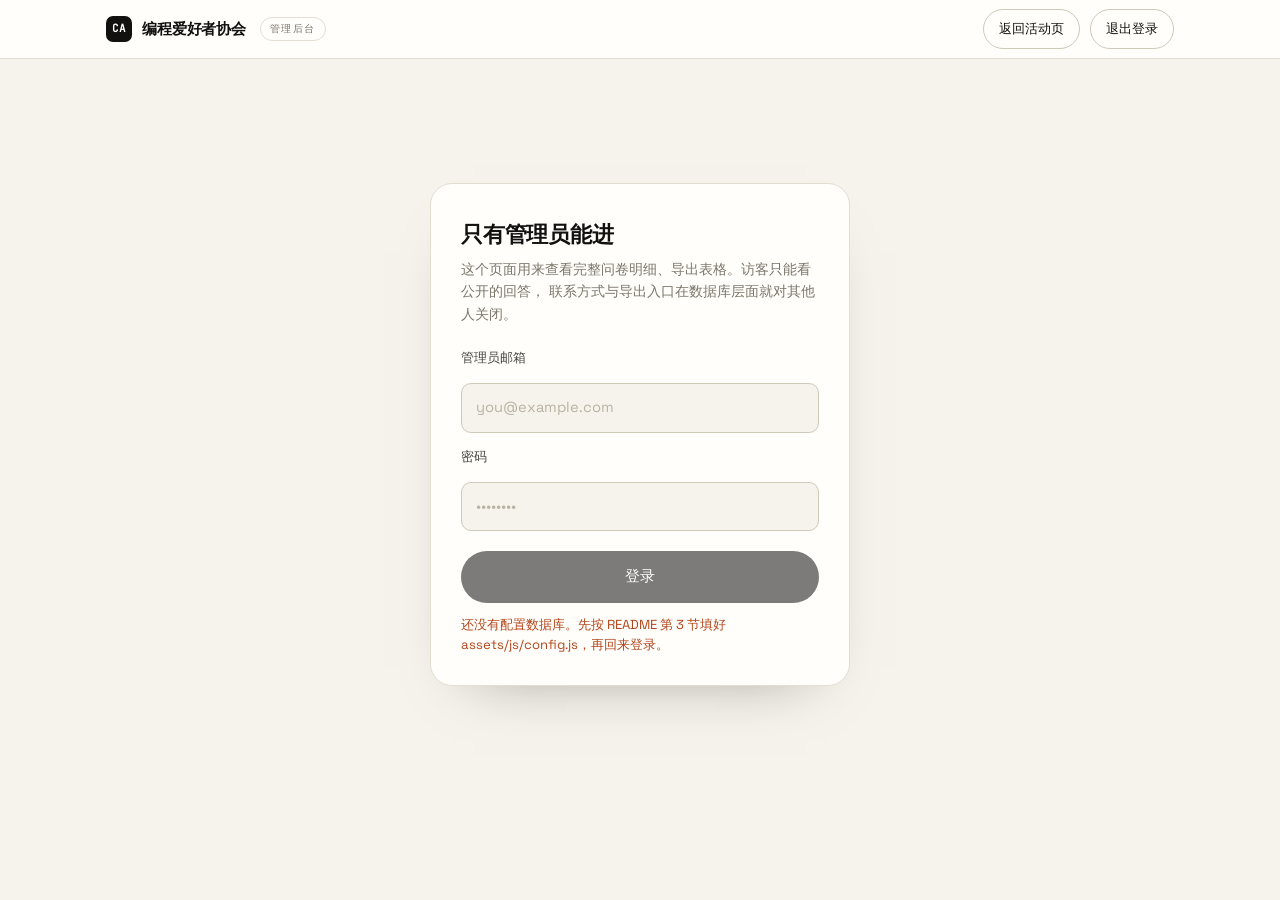
==== admin.html @ 61e217ab "feat: 活动预告站 + 双问卷收集 + 管理员导出" ====
<!DOCTYPE html>
<html lang="zh-CN">
<head>
<meta charset="utf-8" />
<meta name="viewport" content="width=device-width, initial-scale=1" />
<meta name="robots" content="noindex, nofollow" />
<title>管理后台 · 活动问卷</title>
<link rel="stylesheet" href="assets/css/style.css" />
<link rel="stylesheet" href="assets/css/admin.css" />
</head>
<body class="admin-page">

<header class="admin-bar">
  <div class="wrap admin-bar__inner">
    <a class="brand" href="index.html">
      <span class="brand__mark" aria-hidden="true">CA</span>
      <span>编程爱好者协会</span>
    </a>
    <span class="admin-bar__tag">管理后台</span>
    <div class="admin-bar__right">
      <span class="admin-bar__user" id="whoami" hidden></span>
      <a class="btn btn--ghost btn--sm" href="index.html">返回活动页</a>
      <button class="btn btn--ghost btn--sm" id="logoutBtn" hidden>退出登录</button>
    </div>
  </div>
</header>

<main class="admin-main">

  <!-- 未登录 -->
  <section class="wrap" id="loginView">
    <form class="login" id="loginForm" novalidate>
      <h1>只有管理员能进</h1>
      <p>
        这个页面用来查看完整问卷明细、导出表格。访客只能看公开的回答，
        联系方式与导出入口在数据库层面就对其他人关闭。
      </p>

      <div class="field">
        <label for="email">管理员邮箱</label>
        <input class="input" id="email" name="email" type="email" autocomplete="username" placeholder="you@example.com" required />
      </div>
      <div class="field">
        <label for="password">密码</label>
        <input class="input" id="password" name="password" type="password" autocomplete="current-password" placeholder="••••••••" required />
      </div>

      <button class="btn btn--solid" type="submit" id="loginBtn">登录</button>
      <div class="login__msg" id="loginMsg" role="alert"></div>
    </form>
  </section>

  <!-- 已登录 -->
  <section class="wrap" id="panelView" hidden>
    <div class="stats">
      <div class="stat"><b id="stTotal">—</b><span>总份数</span></div>
      <div class="stat"><b id="stExpect">—</b><span>填了期待</span></div>
      <div class="stat"><b id="stAi">—</b><span>填了 AI 故事</span></div>
      <div class="stat"><b id="stToday">—</b><span>今天新增</span></div>
    </div>

    <div class="toolbar">
      <input class="input" id="q" type="search" placeholder="搜昵称、内容、联系方式" aria-label="搜索" />
      <select class="input" id="kind" aria-label="筛选类型">
        <option value="all">全部</option>
        <option value="expect">只看期待</option>
        <option value="ai">只看 AI 故事</option>
        <option value="contact">只看留了联系方式的</option>
      </select>
      <button class="btn btn--ghost btn--sm" id="reloadBtn">刷新</button>
      <div class="toolbar__right">
        <button class="btn btn--solid btn--sm" id="exportCsv">导出表格（CSV）</button>
        <button class="btn btn--ghost btn--sm" id="exportJson">导出 JSON</button>
      </div>
    </div>

    <div class="table-wrap">
      <table class="rows">
        <thead>
          <tr>
            <th style="width:118px">时间</th>
            <th style="width:130px">昵称</th>
            <th style="width:96px">年级专业</th>
            <th>对活动的期待</th>
            <th>AI 故事</th>
            <th style="width:120px">联系方式</th>
            <th style="width:104px">操作</th>
          </tr>
        </thead>
        <tbody id="rows"></tbody>
      </table>
      <div class="admin-empty" id="tableEmpty" hidden>还没有人提交。</div>
    </div>

    <p class="admin-note">
      导出为 CSV（带 BOM，Excel 双击直接打开，不会乱码）。导出的内容包含联系方式，
      只应保存在你自己的电脑上，不要转发到群里。<br />
      删除是不可恢复的；如果只是想让它从墙上消失，用「隐藏」。
    </p>
  </section>

</main>

<div class="toast" id="toast" role="status" aria-live="polite"></div>

<script src="assets/vendor/supabase.js"></script>
<script src="assets/js/config.js"></script>
<script src="assets/js/admin.js"></script>
</body>
</html>
---- assets/css/style.css ----
/* ==========================================================================
   拥抱 AI，拒绝焦虑 · 活动预告站
   零构建静态站 + Supabase 数据层
   ========================================================================== */

@font-face {
  font-family: "Space Grotesk";
  src: url("../fonts/space-grotesk-latin-400-normal.woff2") format("woff2");
  font-weight: 400;
  font-style: normal;
  font-display: swap;
}
@font-face {
  font-family: "Space Grotesk";
  src: url("../fonts/space-grotesk-latin-500-normal.woff2") format("woff2");
  font-weight: 500;
  font-style: normal;
  font-display: swap;
}
@font-face {
  font-family: "Space Grotesk";
  src: url("../fonts/space-grotesk-latin-700-normal.woff2") format("woff2");
  font-weight: 700;
  font-style: normal;
  font-display: swap;
}
@font-face {
  font-family: "JetBrains Mono";
  src: url("../fonts/jetbrains-mono-latin-400-normal.woff2") format("woff2");
  font-weight: 400;
  font-style: normal;
  font-display: swap;
}

:root {
  --paper: #f6f3ec;
  --paper-2: #fffefb;
  --paper-3: #efeade;
  --ink: #12110f;
  --ink-2: #45423b;
  --muted: #7c766a;
  --line: #e3ded1;
  --line-2: #cfc9b9;
  --accent: #1a34d8;
  --accent-2: #4a5cff;
  --accent-soft: #e9ecff;
  --night: #0b0b0d;
  --night-2: #141417;
  --night-3: #1c1c20;
  --night-line: rgba(255, 255, 255, 0.13);
  --warn: #b4451a;
  --ok: #0d7a4a;

  --font-sans: "Space Grotesk", system-ui, -apple-system, "Segoe UI", "PingFang SC",
    "HarmonyOS Sans SC", "Source Han Sans SC", "Noto Sans SC", "Microsoft YaHei", sans-serif;
  --font-mono: "JetBrains Mono", ui-monospace, SFMono-Regular, Consolas, monospace;

  --r-sm: 8px;
  --r-md: 14px;
  --r-lg: 22px;

  --nav-h: 62px;
  --gut: clamp(20px, 5vw, 56px);
  --max: 1180px;
}

*,
*::before,
*::after {
  box-sizing: border-box;
}

html {
  -webkit-text-size-adjust: 100%;
  scroll-behavior: smooth;
}

body {
  margin: 0;
  background: var(--paper);
  color: var(--ink);
  font-family: var(--font-sans);
  font-size: 16px;
  line-height: 1.62;
  -webkit-font-smoothing: antialiased;
  text-rendering: optimizeLegibility;
}

h1,
h2,
h3,
h4,
p,
figure,
blockquote {
  margin: 0;
}

img,
svg {
  display: block;
  max-width: 100%;
}

a {
  color: inherit;
  text-decoration: none;
}

button {
  font: inherit;
  color: inherit;
  cursor: pointer;
}

input,
textarea,
select {
  font: inherit;
  color: inherit;
}

::selection {
  background: rgba(26, 52, 216, 0.18);
}

:focus-visible {
  outline: 2px solid var(--accent);
  outline-offset: 3px;
}

/* ---------- 基础工具 ---------- */
.wrap {
  width: 100%;
  max-width: var(--max);
  margin: 0 auto;
  padding: 0 var(--gut);
}

.mono {
  font-family: var(--font-mono);
  font-size: 0.72rem;
  letter-spacing: 0.14em;
  text-transform: uppercase;
}

.kicker {
  font-family: var(--font-mono);
  font-size: 0.7rem;
  letter-spacing: 0.18em;
  text-transform: uppercase;
  color: var(--accent);
}

.section {
  padding: clamp(64px, 9vw, 118px) 0;
  position: relative;
  scroll-margin-top: var(--nav-h);
}

.section--tight {
  padding: clamp(48px, 6vw, 76px) 0;
}

.section--night {
  background: var(--night);
  color: #f2f0ea;
}

.section--paper2 {
  background: var(--paper-2);
  border-top: 1px solid var(--line);
  border-bottom: 1px solid var(--line);
}

.rule {
  height: 1px;
  background: var(--line);
  border: 0;
  margin: 0;
}

/* 章节头 */
.head {
  display: grid;
  grid-template-columns: minmax(0, 200px) minmax(0, 1fr);
  gap: clamp(20px, 4vw, 56px);
  align-items: start;
  margin-bottom: clamp(34px, 5vw, 60px);
}

.head__label {
  font-family: var(--font-mono);
  font-size: 0.7rem;
  letter-spacing: 0.16em;
  text-transform: uppercase;
  color: var(--muted);
  padding-top: 0.55em;
}

.head__label b {
  color: var(--accent);
  font-weight: 500;
}

.head h2 {
  font-size: clamp(1.6rem, 3.4vw, 2.5rem);
  line-height: 1.2;
  letter-spacing: -0.02em;
  font-weight: 700;
}

.head p {
  margin-top: 14px;
  max-width: 46ch;
  color: var(--ink-2);
  font-size: 0.98rem;
}

.section--night .head__label {
  color: rgba(255, 255, 255, 0.5);
}
.section--night .head__label b {
  color: #9fb0ff;
}
.section--night .head p {
  color: rgba(255, 255, 255, 0.66);
}

/* 进场 */
.js .reveal {
  opacity: 0;
  transform: translateY(20px);
  transition: opacity 0.7s cubic-bezier(0.2, 0.7, 0.3, 1),
    transform 0.7s cubic-bezier(0.2, 0.7, 0.3, 1);
  transition-delay: var(--d, 0s);
}
.js .reveal.in {
  opacity: 1;
  transform: none;
}

@media (prefers-reduced-motion: reduce) {
  html {
    scroll-behavior: auto;
  }
  .js .reveal {
    opacity: 1;
    transform: none;
    transition: none;
  }
}

/* ---------- 顶部提示条 ---------- */
.demo-bar {
  background: var(--night);
  color: #ffd9a8;
  font-family: var(--font-mono);
  font-size: 0.7rem;
  letter-spacing: 0.06em;
  text-align: center;
  padding: 7px 16px;
  line-height: 1.5;
}
.demo-bar[hidden] {
  display: none;
}

/* ---------- 导航 ---------- */
.nav {
  position: sticky;
  top: 0;
  z-index: 60;
  background: rgba(246, 243, 236, 0.86);
  backdrop-filter: saturate(180%) blur(14px);
  -webkit-backdrop-filter: saturate(180%) blur(14px);
  border-bottom: 1px solid transparent;
  transition: border-color 0.3s ease, background 0.3s ease;
}
.nav.is-stuck {
  border-bottom-color: var(--line);
}

.nav__inner {
  height: var(--nav-h);
  display: flex;
  align-items: center;
  gap: 18px;
}

.brand {
  display: inline-flex;
  align-items: center;
  gap: 10px;
  font-weight: 700;
  letter-spacing: -0.01em;
  font-size: 0.94rem;
  white-space: nowrap;
}

.brand__mark {
  width: 26px;
  height: 26px;
  border-radius: 7px;
  background: var(--ink);
  color: #fff;
  display: grid;
  place-items: center;
  font-family: var(--font-mono);
  font-size: 0.68rem;
  letter-spacing: 0.02em;
}

.nav__links {
  margin-left: auto;
  display: flex;
  align-items: center;
  gap: clamp(12px, 1.8vw, 26px);
}

.nav__link {
  font-size: 0.86rem;
  color: var(--ink-2);
  white-space: nowrap;
  position: relative;
  transition: color 0.2s ease;
}
.nav__link:hover,
.nav__link.is-active {
  color: var(--ink);
}
.nav__link::after {
  content: "";
  position: absolute;
  left: 0;
  right: 0;
  bottom: -5px;
  height: 1.5px;
  background: var(--accent);
  transform: scaleX(0);
  transform-origin: left;
  transition: transform 0.3s ease;
}
.nav__link.is-active::after {
  transform: scaleX(1);
}

.nav__cta {
  margin-left: clamp(6px, 1vw, 14px);
  display: inline-flex;
  align-items: center;
  gap: 8px;
  background: var(--ink);
  color: #fff;
  border-radius: 999px;
  padding: 9px 17px;
  font-size: 0.83rem;
  font-weight: 500;
  white-space: nowrap;
  transition: transform 0.2s ease, background 0.2s ease;
}
.nav__cta:hover {
  background: var(--accent);
  transform: translateY(-1px);
}

.nav__burger {
  display: none;
  margin-left: auto;
  width: 38px;
  height: 38px;
  border: 1px solid var(--line-2);
  border-radius: 10px;
  background: transparent;
  position: relative;
}
.nav__burger span {
  position: absolute;
  left: 9px;
  right: 9px;
  height: 1.5px;
  background: var(--ink);
  transition: transform 0.3s ease, opacity 0.2s ease;
}
.nav__burger span:nth-child(1) {
  top: 13px;
}
.nav__burger span:nth-child(2) {
  top: 18.5px;
}
.nav__burger span:nth-child(3) {
  top: 24px;
}
.nav.is-open .nav__burger span:nth-child(1) {
  transform: translateY(5.5px) rotate(45deg);
}
.nav.is-open .nav__burger span:nth-child(2) {
  opacity: 0;
}
.nav.is-open .nav__burger span:nth-child(3) {
  transform: translateY(-5.5px) rotate(-45deg);
}

/* ---------- Hero ---------- */
.hero {
  position: relative;
  padding: clamp(38px, 6vw, 72px) 0 clamp(56px, 8vw, 96px);
  overflow: hidden;
}

.hero__grid {
  display: grid;
  grid-template-columns: minmax(0, 1.15fr) minmax(0, 0.85fr);
  gap: clamp(30px, 5vw, 70px);
  align-items: center;
}

.hero__top {
  display: flex;
  align-items: center;
  gap: 12px;
  flex-wrap: wrap;
  margin-bottom: 26px;
}

.tag {
  display: inline-flex;
  align-items: center;
  gap: 7px;
  border: 1px solid var(--line-2);
  border-radius: 999px;
  padding: 5px 12px;
  font-family: var(--font-mono);
  font-size: 0.66rem;
  letter-spacing: 0.1em;
  text-transform: uppercase;
  color: var(--ink-2);
  background: var(--paper-2);
}

.tag--accent {
  border-color: transparent;
  background: var(--accent-soft);
  color: var(--accent);
}

.hero h1 {
  font-size: clamp(2.5rem, 7.2vw, 5.1rem);
  line-height: 1.02;
  letter-spacing: -0.035em;
  font-weight: 700;
  margin-bottom: 8px;
}

.hero h1 em {
  font-style: normal;
  color: var(--accent);
  position: relative;
  white-space: nowrap;
}

.hero h1 em::after {
  content: "";
  position: absolute;
  left: -2px;
  right: -2px;
  bottom: 0.1em;
  height: 0.07em;
  background: var(--accent);
  opacity: 0.28;
}

.hero__en {
  font-family: var(--font-mono);
  font-size: clamp(0.66rem, 1.4vw, 0.78rem);
  letter-spacing: 0.2em;
  text-transform: uppercase;
  color: var(--muted);
  margin-bottom: 22px;
}

.hero__lead {
  font-size: clamp(1rem, 1.6vw, 1.12rem);
  color: var(--ink-2);
  max-width: 34em;
  line-height: 1.72;
}

.hero__lead b {
  color: var(--ink);
  font-weight: 500;
  box-shadow: inset 0 -0.55em 0 var(--accent-soft);
}

.hero__meta {
  display: flex;
  flex-wrap: wrap;
  gap: 10px 26px;
  margin-top: 30px;
  padding-top: 22px;
  border-top: 1px solid var(--line);
}

.hero__meta div {
  display: flex;
  flex-direction: column;
  gap: 3px;
}

.hero__meta dt {
  font-family: var(--font-mono);
  font-size: 0.62rem;
  letter-spacing: 0.14em;
  text-transform: uppercase;
  color: var(--muted);
}

.hero__meta dd {
  margin: 0;
  font-size: 0.95rem;
  font-weight: 500;
}

.hero__actions {
  display: flex;
  flex-wrap: wrap;
  gap: 12px;
  margin-top: 30px;
}

.btn {
  display: inline-flex;
  align-items: center;
  justify-content: center;
  gap: 9px;
  border-radius: 999px;
  padding: 13px 26px;
  font-size: 0.92rem;
  font-weight: 500;
  border: 1px solid transparent;
  transition: transform 0.18s ease, background 0.2s ease, color 0.2s ease,
    border-color 0.2s ease;
}
.btn:hover {
  transform: translateY(-2px);
}
.btn:active {
  transform: translateY(0);
}
.btn--solid {
  background: var(--ink);
  color: #fff;
}
.btn--solid:hover {
  background: var(--accent);
}
.btn--ghost {
  background: transparent;
  border-color: var(--line-2);
  color: var(--ink);
}
.btn--ghost:hover {
  border-color: var(--ink);
  background: var(--paper-2);
}
.btn--light {
  background: #fff;
  color: var(--night);
}
.btn--light:hover {
  background: #e8e6ff;
  color: var(--night);
}
.btn[disabled] {
  opacity: 0.55;
  cursor: not-allowed;
  transform: none;
}

/* 票根 */
.ticket {
  position: relative;
  background: var(--night);
  color: #f4f2ec;
  border-radius: var(--r-lg);
  padding: 30px 28px 26px;
  box-shadow: 0 26px 60px -28px rgba(18, 17, 15, 0.55);
  overflow: hidden;
}

.ticket::before {
  content: "";
  position: absolute;
  top: -70px;
  right: -60px;
  width: 210px;
  height: 210px;
  border-radius: 50%;
  background: radial-gradient(circle, rgba(74, 92, 255, 0.5), transparent 68%);
  filter: blur(6px);
}

.ticket__top {
  display: flex;
  justify-content: space-between;
  align-items: flex-start;
  gap: 16px;
  position: relative;
}

.ticket__brand {
  font-family: var(--font-mono);
  font-size: 0.62rem;
  letter-spacing: 0.16em;
  text-transform: uppercase;
  color: rgba(255, 255, 255, 0.5);
  line-height: 1.7;
}

.ticket__no {
  font-family: var(--font-mono);
  font-size: 0.62rem;
  letter-spacing: 0.12em;
  color: rgba(255, 255, 255, 0.42);
  border: 1px solid var(--night-line);
  border-radius: 6px;
  padding: 3px 8px;
  white-space: nowrap;
}

.ticket__title {
  position: relative;
  margin: 26px 0 4px;
  font-size: clamp(1.45rem, 2.6vw, 1.85rem);
  font-weight: 700;
  letter-spacing: -0.02em;
  line-height: 1.25;
}

.ticket__sub {
  position: relative;
  color: rgba(255, 255, 255, 0.55);
  font-size: 0.85rem;
}

.ticket__perf {
  position: relative;
  margin: 26px -28px;
  height: 1px;
  background-image: linear-gradient(
    90deg,
    var(--night-line) 0 8px,
    transparent 8px 14px
  );
  background-size: 14px 1px;
}
.ticket__perf::before,
.ticket__perf::after {
  content: "";
  position: absolute;
  top: -9px;
  width: 18px;
  height: 18px;
  border-radius: 50%;
  background: var(--paper);
}
.ticket__perf::before {
  left: -9px;
}
.ticket__perf::after {
  right: -9px;
}

.ticket__rows {
  position: relative;
  display: grid;
  gap: 15px;
}

.ticket__row {
  display: grid;
  grid-template-columns: 62px minmax(0, 1fr);
  gap: 14px;
  align-items: baseline;
}

.ticket__row dt {
  font-family: var(--font-mono);
  font-size: 0.6rem;
  letter-spacing: 0.13em;
  text-transform: uppercase;
  color: rgba(255, 255, 255, 0.42);
}

.ticket__row dd {
  margin: 0;
  font-size: 0.93rem;
  line-height: 1.5;
}

.ticket__foot {
  position: relative;
  margin-top: 24px;
  padding-top: 16px;
  border-top: 1px solid var(--night-line);
  display: flex;
  justify-content: space-between;
  align-items: center;
  gap: 12px;
  font-family: var(--font-mono);
  font-size: 0.62rem;
  letter-spacing: 0.1em;
  color: rgba(255, 255, 255, 0.45);
}

.ticket__dot {
  width: 6px;
  height: 6px;
  border-radius: 50%;
  background: #5ee39a;
  box-shadow: 0 0 0 4px rgba(94, 227, 154, 0.16);
  display: inline-block;
  margin-right: 7px;
  vertical-align: middle;
}

/* ---------- 讲什么 ---------- */
.topics {
  display: grid;
  gap: 0;
  border-top: 1px solid var(--line);
}

.topic {
  display: grid;
  grid-template-columns: minmax(0, 56px) minmax(0, 1fr) minmax(0, 0.9fr);
  gap: clamp(14px, 3vw, 40px);
  padding: 26px 0;
  border-bottom: 1px solid var(--line);
  align-items: baseline;
  transition: background 0.25s ease, padding-left 0.25s ease;
}
.topic:hover {
  background: linear-gradient(90deg, rgba(233, 236, 255, 0.55), transparent 62%);
  padding-left: 10px;
}

.topic__no {
  font-family: var(--font-mono);
  font-size: 0.72rem;
  color: var(--accent);
  letter-spacing: 0.08em;
}

.topic__title {
  font-size: clamp(1.05rem, 2vw, 1.32rem);
  font-weight: 500;
  letter-spacing: -0.01em;
  line-height: 1.4;
}

.topic__desc {
  color: var(--ink-2);
  font-size: 0.9rem;
  line-height: 1.65;
}

/* ---------- 带走什么 ---------- */
.gains {
  display: grid;
  grid-template-columns: repeat(3, minmax(0, 1fr));
  gap: 18px;
}

.gain {
  background: var(--paper-2);
  border: 1px solid var(--line);
  border-radius: var(--r-md);
  padding: 26px 24px 24px;
  display: flex;
  flex-direction: column;
  gap: 12px;
  position: relative;
  transition: transform 0.25s ease, box-shadow 0.25s ease, border-color 0.25s ease;
}
.gain:hover {
  transform: translateY(-3px);
  border-color: var(--line-2);
  box-shadow: 0 20px 40px -30px rgba(18, 17, 15, 0.4);
}

.gain__ic {
  width: 38px;
  height: 38px;
  border-radius: 10px;
  background: var(--accent-soft);
  color: var(--accent);
  display: grid;
  place-items: center;
}
.gain__ic svg {
  width: 19px;
  height: 19px;
  stroke: currentColor;
  fill: none;
  stroke-width: 1.6;
  stroke-linecap: round;
  stroke-linejoin: round;
}

.gain h3 {
  font-size: 1.02rem;
  font-weight: 600;
  letter-spacing: -0.01em;
}

.gain p {
  font-size: 0.88rem;
  color: var(--ink-2);
  line-height: 1.66;
}

.gain__tag {
  margin-top: auto;
  padding-top: 8px;
  font-family: var(--font-mono);
  font-size: 0.62rem;
  letter-spacing: 0.1em;
  text-transform: uppercase;
  color: var(--muted);
}

/* ---------- 流程 ---------- */
.agenda {
  display: grid;
  grid-template-columns: minmax(0, 120px) minmax(0, 1fr);
  gap: 0;
}

.agenda__item {
  display: contents;
}

.agenda__time {
  font-family: var(--font-mono);
  font-size: 0.8rem;
  color: var(--ink);
  padding: 22px 0 22px;
  border-top: 1px solid var(--line);
  letter-spacing: 0.02em;
}

.agenda__body {
  padding: 22px 0;
  border-top: 1px solid var(--line);
  display: flex;
  justify-content: space-between;
  gap: 20px;
  align-items: baseline;
}

.agenda__body h3 {
  font-size: 1rem;
  font-weight: 500;
}

.agenda__body p {
  font-size: 0.86rem;
  color: var(--muted);
  text-align: right;
  max-width: 30ch;
}

.agenda__item--key .agenda__time,
.agenda__item--key .agenda__body {
  border-top-color: var(--accent);
}
.agenda__item--key .agenda__time {
  color: var(--accent);
}
.agenda__item--key .agenda__body h3 {
  font-weight: 700;
}

/* ---------- 谁该来 / 带什么 ---------- */
.prep {
  display: grid;
  grid-template-columns: repeat(2, minmax(0, 1fr));
  gap: clamp(18px, 3vw, 30px);
}

.prep__col {
  border: 1px solid var(--line);
  border-radius: var(--r-md);
  background: var(--paper-2);
  padding: 28px 26px;
}

.prep__col h3 {
  font-family: var(--font-mono);
  font-size: 0.68rem;
  letter-spacing: 0.14em;
  text-transform: uppercase;
  color: var(--muted);
  margin-bottom: 18px;
  font-weight: 400;
}

.prep__list {
  list-style: none;
  margin: 0;
  padding: 0;
  display: grid;
  gap: 14px;
}

.prep__list li {
  display: grid;
  grid-template-columns: 18px minmax(0, 1fr);
  gap: 12px;
  font-size: 0.9rem;
  line-height: 1.6;
}

.prep__list b {
  font-weight: 500;
}

.prep__list span {
  color: var(--muted);
  display: block;
  font-size: 0.84rem;
}

.tick {
  width: 16px;
  height: 16px;
  border: 1.5px solid var(--line-2);
  border-radius: 4px;
  margin-top: 4px;
  position: relative;
}
.tick::after {
  content: "";
  position: absolute;
  left: 4.5px;
  top: 1px;
  width: 4px;
  height: 8px;
  border: solid var(--accent);
  border-width: 0 1.5px 1.5px 0;
  transform: rotate(42deg);
}

/* ---------- 问卷（深色） ---------- */
.survey {
  position: relative;
  overflow: hidden;
}

.survey::before {
  content: "";
  position: absolute;
  top: -180px;
  left: 50%;
  width: 720px;
  height: 420px;
  transform: translateX(-50%);
  background: radial-gradient(ellipse, rgba(74, 92, 255, 0.22), transparent 70%);
  pointer-events: none;
}

.survey .wrap {
  position: relative;
}

.form {
  background: rgba(255, 255, 255, 0.035);
  border: 1px solid var(--night-line);
  border-radius: var(--r-lg);
  padding: clamp(22px, 4vw, 40px);
  display: grid;
  gap: 26px;
}

.form__row {
  display: grid;
  grid-template-columns: minmax(0, 1fr) minmax(0, 1fr);
  gap: 16px;
}

.field {
  display: grid;
  gap: 8px;
}

.field > label {
  display: flex;
  align-items: baseline;
  gap: 8px;
  font-size: 0.85rem;
  color: rgba(255, 255, 255, 0.82);
}

.field > label .mono {
  color: rgba(255, 255, 255, 0.38);
  font-size: 0.62rem;
}

.field > label i {
  font-style: normal;
  color: #9fb0ff;
  font-size: 0.72rem;
}

.input,
.textarea {
  width: 100%;
  background: rgba(255, 255, 255, 0.05);
  border: 1px solid var(--night-line);
  border-radius: 10px;
  padding: 12px 14px;
  color: #f4f2ec;
  font-size: 0.92rem;
  transition: border-color 0.2s ease, background 0.2s ease;
}
.input::placeholder,
.textarea::placeholder {
  color: rgba(255, 255, 255, 0.28);
}
.input:focus,
.textarea:focus {
  outline: none;
  border-color: rgba(159, 176, 255, 0.7);
  background: rgba(255, 255, 255, 0.08);
}

.textarea {
  min-height: 104px;
  resize: vertical;
  line-height: 1.68;
}

.qblock {
  display: grid;
  gap: 10px;
  padding-top: 22px;
  border-top: 1px dashed var(--night-line);
}

.qblock__head {
  display: flex;
  justify-content: space-between;
  align-items: baseline;
  gap: 14px;
  flex-wrap: wrap;
}

.qblock__title {
  display: flex;
  align-items: baseline;
  gap: 10px;
  font-size: 1rem;
  font-weight: 500;
}

.qblock__title .mono {
  color: #9fb0ff;
}

.qblock__hint {
  font-size: 0.8rem;
  color: rgba(255, 255, 255, 0.42);
}

.counter {
  font-family: var(--font-mono);
  font-size: 0.68rem;
  color: rgba(255, 255, 255, 0.35);
  letter-spacing: 0.06em;
}
.counter.is-warn {
  color: #ffb38a;
}

.form__foot {
  display: flex;
  align-items: center;
  gap: 16px;
  flex-wrap: wrap;
  padding-top: 4px;
}

.form__note {
  font-size: 0.78rem;
  color: rgba(255, 255, 255, 0.42);
  line-height: 1.6;
  max-width: 40ch;
}

.form__note a {
  color: #9fb0ff;
  text-decoration: underline;
  text-underline-offset: 3px;
}

.hp {
  position: absolute;
  left: -9999px;
  width: 1px;
  height: 1px;
  opacity: 0;
}

.alert {
  font-size: 0.85rem;
  border-radius: 10px;
  padding: 11px 14px;
  line-height: 1.6;
  display: none;
}
.alert.is-on {
  display: block;
}
.alert--err {
  background: rgba(255, 120, 80, 0.12);
  border: 1px solid rgba(255, 120, 80, 0.32);
  color: #ffc4ac;
}
.alert--ok {
  background: rgba(94, 227, 154, 0.1);
  border: 1px solid rgba(94, 227, 154, 0.3);
  color: #a9f0c6;
}

/* ---------- 汇总墙 ---------- */
.wall__bar {
  display: flex;
  align-items: center;
  justify-content: space-between;
  gap: 16px;
  flex-wrap: wrap;
  margin-bottom: 26px;
}

.tabs {
  display: inline-flex;
  padding: 4px;
  background: var(--paper-3);
  border-radius: 999px;
  gap: 2px;
}

.tab {
  border: 0;
  background: transparent;
  border-radius: 999px;
  padding: 8px 16px;
  font-size: 0.84rem;
  color: var(--ink-2);
  transition: background 0.2s ease, color 0.2s ease;
  white-space: nowrap;
}
.tab[aria-selected="true"] {
  background: var(--paper-2);
  color: var(--ink);
  box-shadow: 0 1px 3px rgba(18, 17, 15, 0.1);
}

.wall__count {
  font-family: var(--font-mono);
  font-size: 0.7rem;
  color: var(--muted);
  letter-spacing: 0.08em;
}

.wall {
  columns: 3;
  column-gap: 16px;
}

.note-card {
  break-inside: avoid;
  background: var(--paper-2);
  border: 1px solid var(--line);
  border-radius: var(--r-md);
  padding: 20px 20px 16px;
  margin: 0 0 16px;
  position: relative;
  transition: border-color 0.25s ease, transform 0.25s ease;
}
.note-card:hover {
  border-color: var(--line-2);
  transform: translateY(-2px);
}

.note-card__top {
  display: flex;
  align-items: flex-start;
  gap: 9px;
  margin-bottom: 12px;
}

.avatar {
  width: 26px;
  height: 26px;
  border-radius: 50%;
  display: grid;
  place-items: center;
  font-size: 0.7rem;
  font-weight: 600;
  color: #fff;
  background: var(--accent);
  flex: none;
}

.who {
  display: flex;
  flex-direction: column;
  min-width: 0;
  gap: 1px;
  padding-top: 1px;
}

.who .name {
  font-size: 0.84rem;
  font-weight: 500;
  line-height: 1.35;
  white-space: nowrap;
  overflow: hidden;
  text-overflow: ellipsis;
  max-width: 15em;
}

.who .grade {
  font-size: 0.68rem;
  color: var(--muted);
  line-height: 1.4;
  white-space: nowrap;
  overflow: hidden;
  text-overflow: ellipsis;
  max-width: 16em;
}

.note-card__meta {
  margin-left: auto;
  font-family: var(--font-mono);
  font-size: 0.6rem;
  color: var(--muted);
  letter-spacing: 0.04em;
  white-space: nowrap;
}

.note-card__kind {
  display: inline-block;
  font-family: var(--font-mono);
  font-size: 0.56rem;
  letter-spacing: 0.12em;
  text-transform: uppercase;
  color: var(--muted);
  border: 1px solid var(--line);
  border-radius: 4px;
  padding: 1px 5px;
  margin-bottom: 10px;
}

.note-card__text {
  font-size: 0.9rem;
  line-height: 1.72;
  color: var(--ink-2);
  white-space: pre-wrap;
  overflow-wrap: anywhere;
}

.wall__more {
  display: flex;
  justify-content: center;
  margin-top: 26px;
}

.empty {
  text-align: center;
  padding: 56px 20px;
  border: 1px dashed var(--line-2);
  border-radius: var(--r-md);
  color: var(--muted);
  font-size: 0.9rem;
}
.empty b {
  display: block;
  color: var(--ink);
  font-size: 1rem;
  margin-bottom: 6px;
  font-weight: 500;
}

/* ---------- 数据说明 ---------- */
.flow {
  list-style: none;
  margin: 0 0 26px;
  padding: 0;
  display: grid;
  grid-template-columns: repeat(3, minmax(0, 1fr));
  gap: 22px;
  counter-reset: fstep;
}

.flow li {
  position: relative;
  background: var(--paper-2);
  border: 1px solid var(--line);
  border-radius: var(--r-md);
  padding: 17px 18px 16px;
  font-size: 0.93rem;
  font-weight: 500;
  line-height: 1.4;
}

.flow li span {
  display: block;
  font-weight: 400;
  font-size: 0.79rem;
  color: var(--muted);
  margin-top: 6px;
  line-height: 1.6;
}

.flow li::before {
  content: "0" counter(fstep);
  counter-increment: fstep;
  font-family: var(--font-mono);
  font-size: 0.58rem;
  letter-spacing: 0.1em;
  color: var(--accent);
  position: absolute;
  top: 15px;
  right: 16px;
}

.flow li + li::after {
  content: "→";
  position: absolute;
  left: -16px;
  top: 50%;
  transform: translateY(-50%);
  color: var(--muted);
  opacity: 0.65;
  font-size: 0.9rem;
}

.privacy {
  display: grid;
  grid-template-columns: repeat(2, minmax(0, 1fr));
  gap: 16px;
  margin-top: 26px;
}

.privacy__box {
  border: 1px solid var(--line);
  border-radius: var(--r-md);
  padding: 20px 22px;
  background: var(--paper-2);
}
.privacy__box h4 {
  font-family: var(--font-mono);
  font-size: 0.64rem;
  letter-spacing: 0.12em;
  text-transform: uppercase;
  color: var(--muted);
  margin-bottom: 12px;
  font-weight: 400;
}
.privacy__box ul {
  margin: 0;
  padding-left: 16px;
  display: grid;
  gap: 6px;
  font-size: 0.85rem;
  color: var(--ink-2);
}
.privacy__box li::marker {
  color: var(--line-2);
}

/* ---------- 结尾 ---------- */
.end {
  text-align: center;
  padding: clamp(60px, 9vw, 110px) 0;
}
.end h2 {
  font-size: clamp(1.7rem, 4.6vw, 3rem);
  letter-spacing: -0.03em;
  line-height: 1.18;
  font-weight: 700;
}
.end p {
  margin: 18px auto 0;
  max-width: 40ch;
  color: var(--ink-2);
  font-size: 0.96rem;
}
.end__actions {
  display: flex;
  justify-content: center;
  gap: 12px;
  flex-wrap: wrap;
  margin-top: 28px;
}

.foot {
  border-top: 1px solid var(--line);
  padding: 30px 0 40px;
  font-size: 0.8rem;
  color: var(--muted);
}
.foot__inner {
  display: flex;
  justify-content: space-between;
  gap: 18px;
  flex-wrap: wrap;
  align-items: center;
}
.foot a {
  color: var(--ink-2);
  border-bottom: 1px solid var(--line-2);
}
.foot a:hover {
  border-color: var(--ink);
}
.foot__admin {
  font-family: var(--font-mono);
  font-size: 0.64rem;
  letter-spacing: 0.1em;
  text-transform: uppercase;
  color: var(--muted);
  border: 1px solid var(--line);
  border-radius: 999px;
  padding: 5px 12px;
  transition: color 0.2s ease, border-color 0.2s ease;
}
.foot__admin:hover {
  color: var(--ink);
  border-color: var(--ink);
}

/* ---------- Toast ---------- */
.toast {
  position: fixed;
  left: 50%;
  bottom: 28px;
  transform: translate(-50%, 18px);
  background: var(--night);
  color: #f4f2ec;
  border-radius: 999px;
  padding: 12px 22px;
  font-size: 0.86rem;
  box-shadow: 0 18px 40px -18px rgba(0, 0, 0, 0.6);
  opacity: 0;
  pointer-events: none;
  transition: opacity 0.28s ease, transform 0.28s ease;
  z-index: 90;
  max-width: min(90vw, 460px);
  text-align: center;
}
.toast.is-on {
  opacity: 1;
  transform: translate(-50%, 0);
}

/* ---------- 响应式 ---------- */
@media (max-width: 1000px) {
  .nav__links {
    position: absolute;
    top: var(--nav-h);
    left: 0;
    right: 0;
    display: none;
    flex-direction: column;
    align-items: stretch;
    gap: 0;
    background: var(--paper-2);
    border-bottom: 1px solid var(--line);
    padding: 8px var(--gut) 16px;
    margin-left: 0;
  }
  .nav.is-open .nav__links {
    display: flex;
  }
  .nav__link {
    padding: 12px 0;
    border-bottom: 1px solid var(--line);
    font-size: 0.95rem;
  }
  .nav__link::after {
    display: none;
  }
  .nav__cta {
    margin: 14px 0 0;
    justify-content: center;
    padding: 12px 20px;
  }
  .nav__burger {
    display: block;
  }

  .hero__grid {
    grid-template-columns: 1fr;
    gap: 40px;
  }
  .ticket {
    max-width: 460px;
  }

  .head {
    grid-template-columns: 1fr;
    gap: 14px;
  }
  .head__label {
    padding-top: 0;
  }

  .gains {
    grid-template-columns: 1fr;
  }

  .wall {
    columns: 2;
  }
}

@media (max-width: 760px) {
  .topic {
    grid-template-columns: 40px minmax(0, 1fr);
    gap: 10px 14px;
    padding: 20px 0;
  }
  .topic__desc {
    grid-column: 2;
  }

  .prep,
  .privacy,
  .flow,
  .form__row {
    grid-template-columns: 1fr;
  }

  .flow {
    gap: 24px;
  }
  .flow li + li::after {
    content: "↓";
    left: 50%;
    top: -19px;
    transform: translateX(-50%);
  }

  .agenda__body {
    flex-direction: column;
    align-items: flex-start;
    gap: 4px;
  }
  .agenda__body p {
    text-align: left;
    max-width: none;
  }

  .wall {
    columns: 1;
  }

  .hero__meta {
    gap: 14px 20px;
  }
  .hero__meta div {
    min-width: 40%;
  }

  .form {
    padding: 20px 18px;
  }
  .btn {
    width: 100%;
  }
  .hero__actions,
  .end__actions {
    flex-direction: column;
  }
}

@media (max-width: 420px) {
  .brand span:last-child {
    font-size: 0.86rem;
  }
  .ticket {
    padding: 24px 20px 22px;
  }
  .ticket__perf {
    margin: 22px -20px;
  }
  .agenda {
    grid-template-columns: 78px minmax(0, 1fr);
  }
}

/* ---------- 打印 ---------- */
@media print {
  .nav,
  .demo-bar,
  .toast,
  .hero__actions,
  .end__actions {
    display: none !important;
  }
  body {
    background: #fff;
  }
}
---- assets/css/admin.css ----
/* ==========================================================================
   管理后台样式（仅 admin.html 使用）
   ========================================================================== */

.admin-page {
  min-height: 100vh;
  background: var(--paper);
}

.admin-bar {
  border-bottom: 1px solid var(--line);
  background: var(--paper-2);
  position: sticky;
  top: 0;
  z-index: 40;
}

.admin-bar__inner {
  height: 58px;
  display: flex;
  align-items: center;
  gap: 14px;
}

.admin-bar__tag {
  font-family: var(--font-mono);
  font-size: 0.62rem;
  letter-spacing: 0.14em;
  text-transform: uppercase;
  color: var(--muted);
  border: 1px solid var(--line);
  border-radius: 999px;
  padding: 3px 9px;
}

.admin-bar__right {
  margin-left: auto;
  display: flex;
  align-items: center;
  gap: 10px;
}

.admin-bar__user {
  font-size: 0.8rem;
  color: var(--muted);
  max-width: 220px;
  overflow: hidden;
  text-overflow: ellipsis;
  white-space: nowrap;
}

.btn--sm {
  padding: 8px 15px;
  font-size: 0.82rem;
}

.btn--danger {
  border-color: #e6c9bb;
  color: var(--warn);
  background: transparent;
}
.btn--danger:hover {
  background: #fbeee3;
  border-color: var(--warn);
  color: var(--warn);
}

.admin-main {
  padding: 34px 0 80px;
}

/* 登录 */
.login {
  max-width: 420px;
  margin: clamp(40px, 10vh, 110px) auto;
  background: var(--paper-2);
  border: 1px solid var(--line);
  border-radius: var(--r-lg);
  padding: 34px 30px 30px;
  box-shadow: 0 26px 60px -44px rgba(18, 17, 15, 0.5);
}

.login h1 {
  font-size: 1.35rem;
  letter-spacing: -0.01em;
  margin-bottom: 6px;
}

.login p {
  font-size: 0.85rem;
  color: var(--muted);
  margin-bottom: 22px;
  line-height: 1.65;
}

.login .field {
  margin-bottom: 14px;
}

.login label {
  font-size: 0.8rem;
  color: var(--ink-2);
  display: block;
  margin-bottom: 6px;
}

.login .input {
  background: var(--paper);
  border-color: var(--line-2);
  color: var(--ink);
}
.login .input::placeholder {
  color: #b9b3a4;
}
.login .input:focus {
  background: #fff;
  border-color: var(--accent);
}

.login .btn {
  width: 100%;
  margin-top: 6px;
}

.login__msg {
  font-size: 0.82rem;
  color: var(--warn);
  margin-top: 12px;
  min-height: 1.2em;
  line-height: 1.5;
}

/* 面板 */
.stats {
  display: grid;
  grid-template-columns: repeat(4, minmax(0, 1fr));
  gap: 12px;
  margin-bottom: 24px;
}

.stat {
  background: var(--paper-2);
  border: 1px solid var(--line);
  border-radius: var(--r-md);
  padding: 16px 18px;
}

.stat b {
  display: block;
  font-size: 1.6rem;
  letter-spacing: -0.02em;
  line-height: 1.2;
  font-variant-numeric: tabular-nums;
}

.stat span {
  font-family: var(--font-mono);
  font-size: 0.6rem;
  letter-spacing: 0.12em;
  text-transform: uppercase;
  color: var(--muted);
}

.toolbar {
  display: flex;
  align-items: center;
  gap: 10px;
  flex-wrap: wrap;
  margin-bottom: 14px;
  padding: 12px 14px;
  background: var(--paper-2);
  border: 1px solid var(--line);
  border-radius: var(--r-md);
}

.toolbar .input {
  background: var(--paper);
  border-color: var(--line-2);
  color: var(--ink);
  padding: 9px 12px;
  font-size: 0.85rem;
  max-width: 280px;
}

.toolbar .input:focus {
  background: #fff;
  border-color: var(--accent);
}

.toolbar select.input {
  max-width: 150px;
}

.toolbar__right {
  margin-left: auto;
  display: flex;
  gap: 8px;
  flex-wrap: wrap;
}

.table-wrap {
  border: 1px solid var(--line);
  border-radius: var(--r-md);
  background: var(--paper-2);
  overflow: auto;
  max-height: 68vh;
}

table.rows {
  width: 100%;
  border-collapse: collapse;
  font-size: 0.85rem;
  min-width: 900px;
}

table.rows thead th {
  position: sticky;
  top: 0;
  background: var(--paper-3);
  text-align: left;
  font-family: var(--font-mono);
  font-size: 0.6rem;
  letter-spacing: 0.12em;
  text-transform: uppercase;
  color: var(--ink-2);
  font-weight: 400;
  padding: 10px 12px;
  border-bottom: 1px solid var(--line);
  white-space: nowrap;
  z-index: 1;
}

table.rows td {
  padding: 11px 12px;
  border-bottom: 1px solid var(--line);
  vertical-align: top;
  line-height: 1.6;
}

table.rows tbody tr:hover {
  background: rgba(233, 236, 255, 0.4);
}

table.rows td.cell-text {
  max-width: 320px;
  white-space: pre-wrap;
  overflow-wrap: anywhere;
  color: var(--ink-2);
}

table.rows td.cell-nowrap {
  white-space: nowrap;
  font-variant-numeric: tabular-nums;
  font-family: var(--font-mono);
  font-size: 0.75rem;
  color: var(--muted);
}

table.rows td.cell-name {
  font-weight: 500;
  white-space: nowrap;
}

.cell-ops {
  white-space: nowrap;
}

.op {
  border: 1px solid var(--line-2);
  background: transparent;
  border-radius: 6px;
  padding: 3px 8px;
  font-size: 0.72rem;
  color: var(--ink-2);
  margin-right: 4px;
}
.op:hover {
  border-color: var(--ink);
  color: var(--ink);
}
.op--danger:hover {
  border-color: var(--warn);
  color: var(--warn);
  background: #fbeee3;
}

.tag-mini {
  display: inline-block;
  font-family: var(--font-mono);
  font-size: 0.56rem;
  letter-spacing: 0.1em;
  text-transform: uppercase;
  border: 1px solid var(--line);
  border-radius: 4px;
  padding: 1px 5px;
  color: var(--muted);
  margin-bottom: 4px;
}

.is-hidden-row td {
  opacity: 0.45;
}

.admin-note {
  font-size: 0.78rem;
  color: var(--muted);
  margin-top: 14px;
  line-height: 1.7;
}

.admin-empty {
  padding: 50px 20px;
  text-align: center;
  color: var(--muted);
  font-size: 0.88rem;
}

@media (max-width: 900px) {
  .stats {
    grid-template-columns: repeat(2, minmax(0, 1fr));
  }
  .toolbar .input {
    max-width: none;
    flex: 1 1 160px;
  }
  .toolbar__right {
    margin-left: 0;
    width: 100%;
  }
  .toolbar__right .btn {
    flex: 1;
  }
}
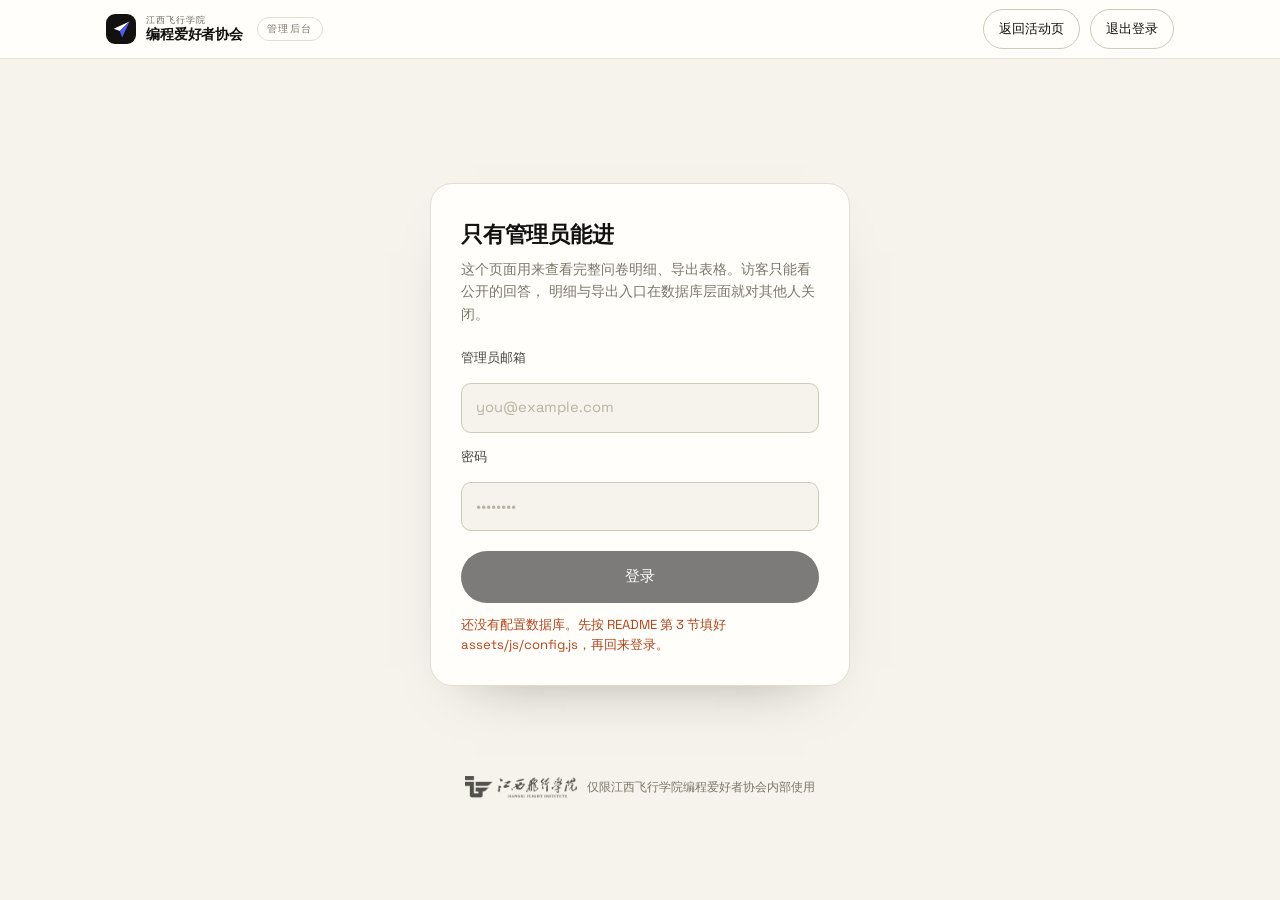
==== commit 2a669ade: "feat: 称谓统一为江西飞行学院编程爱好者协会，接入学校官方标识并重设协会标志" ====
--- a/admin.html
+++ b/admin.html
@@ -4,7 +4,7 @@
 <meta charset="utf-8" />
 <meta name="viewport" content="width=device-width, initial-scale=1" />
 <meta name="robots" content="noindex, nofollow" />
-<title>管理后台 · 活动问卷</title>
+<title>管理后台 · 江西飞行学院编程爱好者协会</title>
 <link rel="stylesheet" href="assets/css/style.css" />
 <link rel="stylesheet" href="assets/css/admin.css" />
 </head>
@@ -12,9 +12,12 @@
 
 <header class="admin-bar">
   <div class="wrap admin-bar__inner">
-    <a class="brand" href="index.html">
-      <span class="brand__mark" aria-hidden="true">CA</span>
-      <span>编程爱好者协会</span>
+    <a class="brand" href="index.html" aria-label="江西飞行学院编程爱好者协会">
+      <span class="brand__mark" aria-hidden="true"><svg viewBox="0 0 24 24"><path d="M21.2 2.8 3.1 11.2l6.9 2.6Z" fill="#fff"/><path d="M21.2 2.8 10 13.8l2.8 7.4Z" fill="#4a5cff"/></svg></span>
+      <span class="brand__name">
+        <span class="brand__school">江西飞行学院</span>
+        <span class="brand__club">编程爱好者协会</span>
+      </span>
     </a>
     <span class="admin-bar__tag">管理后台</span>
     <div class="admin-bar__right">
@@ -33,7 +36,7 @@
       <h1>只有管理员能进</h1>
       <p>
         这个页面用来查看完整问卷明细、导出表格。访客只能看公开的回答，
-        联系方式与导出入口在数据库层面就对其他人关闭。
+        明细与导出入口在数据库层面就对其他人关闭。
       </p>
 
       <div class="field">
@@ -48,6 +51,11 @@
       <button class="btn btn--solid" type="submit" id="loginBtn">登录</button>
       <div class="login__msg" id="loginMsg" role="alert"></div>
     </form>
+
+    <p class="login__credit">
+      <img src="assets/logo/jxfi-ink.png" alt="江西飞行学院" />
+      仅限江西飞行学院编程爱好者协会内部使用
+    </p>
   </section>
 
   <!-- 已登录 -->
@@ -60,12 +68,11 @@
     </div>
 
     <div class="toolbar">
-      <input class="input" id="q" type="search" placeholder="搜昵称、内容、联系方式" aria-label="搜索" />
+      <input class="input" id="q" type="search" placeholder="搜昵称、年级、内容" aria-label="搜索" />
       <select class="input" id="kind" aria-label="筛选类型">
         <option value="all">全部</option>
         <option value="expect">只看期待</option>
         <option value="ai">只看 AI 故事</option>
-        <option value="contact">只看留了联系方式的</option>
       </select>
       <button class="btn btn--ghost btn--sm" id="reloadBtn">刷新</button>
       <div class="toolbar__right">
@@ -80,10 +87,9 @@
           <tr>
             <th style="width:118px">时间</th>
             <th style="width:130px">昵称</th>
-            <th style="width:96px">年级专业</th>
+            <th style="width:132px">年级专业</th>
             <th>对活动的期待</th>
             <th>AI 故事</th>
-            <th style="width:120px">联系方式</th>
             <th style="width:104px">操作</th>
           </tr>
         </thead>
@@ -93,8 +99,8 @@
     </div>
 
     <p class="admin-note">
-      导出为 CSV（带 BOM，Excel 双击直接打开，不会乱码）。导出的内容包含联系方式，
-      只应保存在你自己的电脑上，不要转发到群里。<br />
+      导出为 CSV（带 BOM，Excel 双击直接打开，不会乱码）。导出的内容只保存在你自己的电脑上，
+      不要转发到群里。<br />
       删除是不可恢复的；如果只是想让它从墙上消失，用「隐藏」。
     </p>
   </section>
--- a/assets/css/style.css
+++ b/assets/css/style.css
@@ -292,23 +292,44 @@
   display: inline-flex;
   align-items: center;
   gap: 10px;
+  white-space: nowrap;
+}
+
+.brand__mark {
+  width: 30px;
+  height: 30px;
+  border-radius: 9px;
+  background: var(--ink);
+  display: grid;
+  place-items: center;
+  flex: none;
+}
+
+.brand__mark svg {
+  width: 70%;
+  height: 70%;
+  display: block;
+}
+
+.brand__name {
+  display: flex;
+  flex-direction: column;
+  gap: 1px;
+  line-height: 1.18;
+}
+
+.brand__school {
+  font-family: var(--font-mono);
+  font-size: 0.58rem;
+  font-weight: 500;
+  letter-spacing: 0.1em;
+  color: #6f6a60;
+}
+
+.brand__club {
+  font-size: 0.9rem;
   font-weight: 700;
   letter-spacing: -0.01em;
-  font-size: 0.94rem;
-  white-space: nowrap;
-}
-
-.brand__mark {
-  width: 26px;
-  height: 26px;
-  border-radius: 7px;
-  background: var(--ink);
-  color: #fff;
-  display: grid;
-  place-items: center;
-  font-family: var(--font-mono);
-  font-size: 0.68rem;
-  letter-spacing: 0.02em;
 }
 
 .nav__links {
@@ -609,12 +630,24 @@
 }
 
 .ticket__brand {
-  font-family: var(--font-mono);
-  font-size: 0.62rem;
+  display: flex;
+  flex-direction: column;
+  gap: 9px;
+  align-items: flex-start;
+}
+
+.ticket__logo {
+  height: 30px;
+  width: auto;
+  display: block;
+  opacity: 0.94;
+}
+
+.ticket__brand span {
+  font-family: var(--font-mono);
+  font-size: 0.58rem;
   letter-spacing: 0.16em;
-  text-transform: uppercase;
-  color: rgba(255, 255, 255, 0.5);
-  line-height: 1.7;
+  color: rgba(255, 255, 255, 0.45);
 }
 
 .ticket__no {
@@ -1278,6 +1311,10 @@
   margin-top: 26px;
 }
 
+.wall__more[hidden] {
+  display: none;
+}
+
 .empty {
   text-align: center;
   padding: 56px 20px;
@@ -1413,6 +1450,24 @@
   font-size: 0.8rem;
   color: var(--muted);
 }
+.foot__id {
+  display: flex;
+  align-items: center;
+  gap: 14px;
+}
+
+.foot__logo {
+  height: 30px;
+  width: auto;
+  display: block;
+  flex: none;
+  opacity: 0.9;
+}
+
+.foot__note {
+  color: var(--muted);
+}
+
 .foot__inner {
   display: flex;
   justify-content: space-between;
@@ -1589,8 +1644,20 @@
 }
 
 @media (max-width: 420px) {
-  .brand span:last-child {
-    font-size: 0.86rem;
+  .brand {
+    gap: 8px;
+  }
+  .brand__mark {
+    width: 27px;
+    height: 27px;
+    border-radius: 8px;
+  }
+  .brand__club {
+    font-size: 0.82rem;
+  }
+  .brand__school {
+    font-size: 0.5rem;
+    letter-spacing: 0.1em;
   }
   .ticket {
     padding: 24px 20px 22px;
--- a/assets/css/admin.css
+++ b/assets/css/admin.css
@@ -185,6 +185,10 @@
 .toolbar .input:focus {
   background: #fff;
   border-color: var(--accent);
+}
+
+.toolbar .input::placeholder {
+  color: var(--muted);
 }
 
 .toolbar select.input {
@@ -331,3 +335,123 @@
     flex: 1;
   }
 }
+
+/* ---------- 手机：表格改成卡片 ---------- */
+@media (max-width: 760px) {
+  .admin-bar__tag,
+  .admin-bar__user {
+    display: none;
+  }
+  .admin-bar__inner {
+    gap: 8px;
+  }
+  .admin-bar .brand__club {
+    font-size: 0.84rem;
+  }
+  .admin-bar .brand__school {
+    font-size: 0.5rem;
+  }
+  .admin-bar__right {
+    gap: 6px;
+  }
+  .admin-bar__right .btn {
+    padding: 7px 11px;
+    font-size: 0.78rem;
+    white-space: nowrap;
+  }
+
+  .table-wrap {
+    max-height: none;
+    overflow: visible;
+    border: 0;
+    background: transparent;
+  }
+
+  table.rows {
+    min-width: 0;
+    display: block;
+  }
+
+  table.rows thead {
+    display: none;
+  }
+
+  table.rows tbody {
+    display: grid;
+    gap: 12px;
+  }
+
+  table.rows tr {
+    display: block;
+    background: var(--paper-2);
+    border: 1px solid var(--line);
+    border-radius: var(--r-md);
+    padding: 14px 16px 12px;
+  }
+
+  table.rows td {
+    display: block;
+    position: relative;
+    border: 0;
+    padding: 5px 0 5px 70px;
+    max-width: none !important;
+    min-width: 0 !important;
+  }
+
+  table.rows td::before {
+    content: attr(data-label);
+    position: absolute;
+    left: 0;
+    top: 7px;
+    width: 58px;
+    font-family: var(--font-mono);
+    font-size: 0.58rem;
+    letter-spacing: 0.1em;
+    line-height: 1.6;
+    color: var(--muted);
+    text-transform: uppercase;
+  }
+
+  table.rows td.cell-name {
+    font-size: 0.95rem;
+    padding-top: 0;
+  }
+
+  table.rows td.cell-ops {
+    display: flex;
+    gap: 8px;
+    padding-top: 10px;
+    margin-top: 6px;
+    border-top: 1px dashed var(--line);
+  }
+
+  table.rows td.cell-ops::before {
+    display: none;
+  }
+
+  table.rows td.cell-ops .op {
+    flex: 1;
+    padding: 7px 10px;
+  }
+}
+
+/* ---------- 登录页署名 ---------- */
+.login__credit {
+  display: flex;
+  align-items: center;
+  justify-content: center;
+  flex-wrap: wrap;
+  gap: 8px 10px;
+  margin-top: 18px;
+  padding: 0 12px;
+  font-size: 0.74rem;
+  line-height: 1.5;
+  color: var(--muted);
+  text-align: center;
+}
+
+.login__credit img {
+  height: 22px;
+  width: auto;
+  opacity: 0.72;
+}
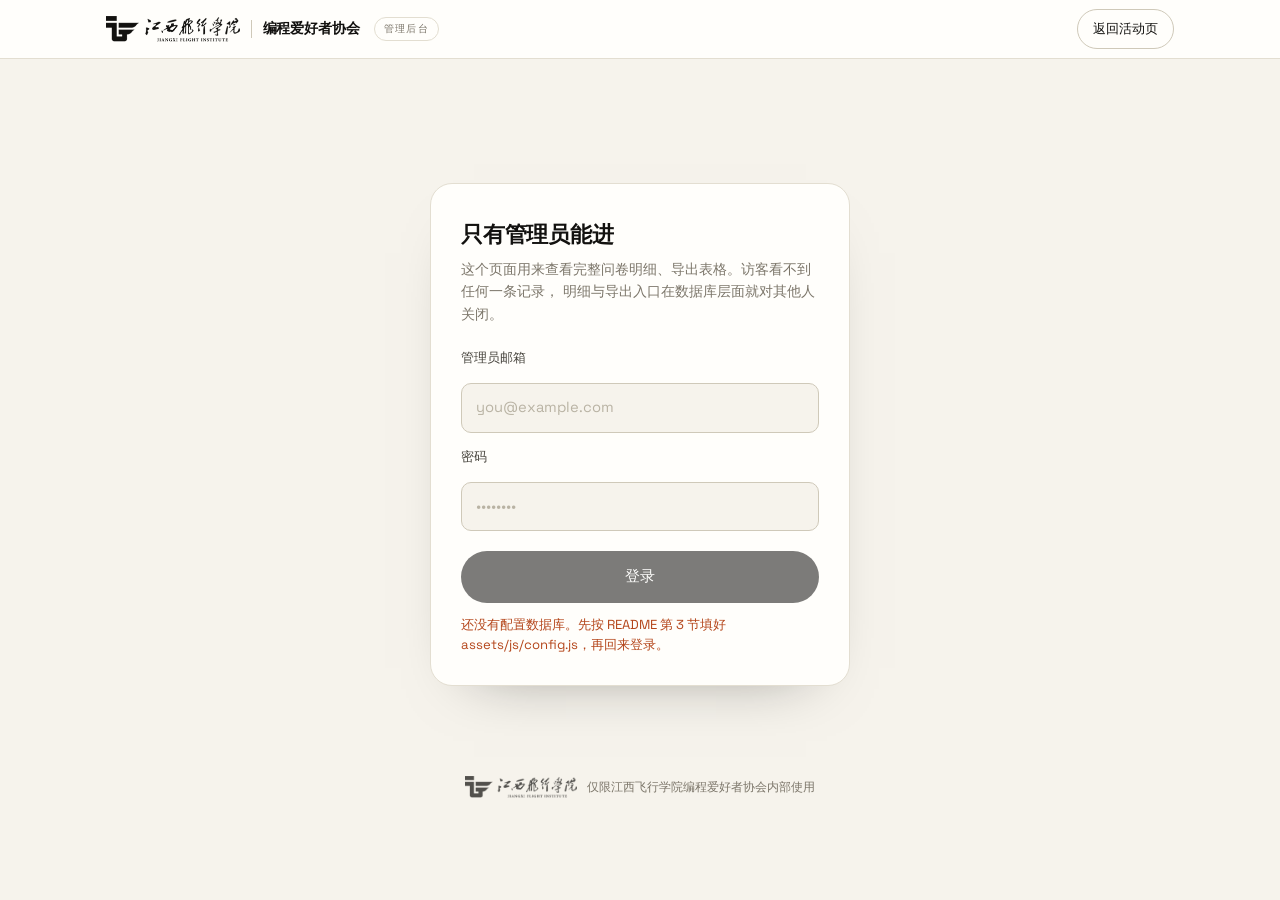
==== commit f9b3cfe3: "refactor: 精简页面结构，页头改用学校官方标志 - 删除汇总墙、数据说明、现场流程三个板块，导航与锚点同步收缩 - 页面改为纯收集：访客只写不读，提交后不再上墙 - 带电脑改为「更好但不要求」" ====
--- a/admin.html
+++ b/admin.html
@@ -13,11 +13,8 @@
 <header class="admin-bar">
   <div class="wrap admin-bar__inner">
     <a class="brand" href="index.html" aria-label="江西飞行学院编程爱好者协会">
-      <span class="brand__mark" aria-hidden="true"><svg viewBox="0 0 24 24"><path d="M21.2 2.8 3.1 11.2l6.9 2.6Z" fill="#fff"/><path d="M21.2 2.8 10 13.8l2.8 7.4Z" fill="#4a5cff"/></svg></span>
-      <span class="brand__name">
-        <span class="brand__school">江西飞行学院</span>
-        <span class="brand__club">编程爱好者协会</span>
-      </span>
+      <img class="brand__mark" src="assets/logo/jxfi-ink.png" alt="江西飞行学院" />
+      <span class="brand__club">编程爱好者协会</span>
     </a>
     <span class="admin-bar__tag">管理后台</span>
     <div class="admin-bar__right">
@@ -35,7 +32,7 @@
     <form class="login" id="loginForm" novalidate>
       <h1>只有管理员能进</h1>
       <p>
-        这个页面用来查看完整问卷明细、导出表格。访客只能看公开的回答，
+        这个页面用来查看完整问卷明细、导出表格。访客看不到任何一条记录，
         明细与导出入口在数据库层面就对其他人关闭。
       </p>
 
@@ -101,7 +98,7 @@
     <p class="admin-note">
       导出为 CSV（带 BOM，Excel 双击直接打开，不会乱码）。导出的内容只保存在你自己的电脑上，
       不要转发到群里。<br />
-      删除是不可恢复的；如果只是想让它从墙上消失，用「隐藏」。
+      删除是不可恢复的，删之前会二次确认。
     </p>
   </section>
 
--- a/assets/css/style.css
+++ b/assets/css/style.css
@@ -86,6 +86,11 @@
   text-rendering: optimizeLegibility;
 }
 
+/* 组件的 display 会盖掉 UA 的 [hidden]，这里补一条兜底 */
+[hidden] {
+  display: none !important;
+}
+
 h1,
 h2,
 h3,
@@ -291,45 +296,25 @@
 .brand {
   display: inline-flex;
   align-items: center;
-  gap: 10px;
+  gap: 11px;
   white-space: nowrap;
 }
 
+/* 学校官方标志（横版：校徽 + 中英文校名），直接用原图，不重绘 */
 .brand__mark {
-  width: 30px;
-  height: 30px;
-  border-radius: 9px;
-  background: var(--ink);
-  display: grid;
-  place-items: center;
+  height: 26px;
+  width: auto;
+  display: block;
   flex: none;
-}
-
-.brand__mark svg {
-  width: 70%;
-  height: 70%;
-  display: block;
-}
-
-.brand__name {
-  display: flex;
-  flex-direction: column;
-  gap: 1px;
-  line-height: 1.18;
-}
-
-.brand__school {
-  font-family: var(--font-mono);
-  font-size: 0.58rem;
-  font-weight: 500;
-  letter-spacing: 0.1em;
-  color: #6f6a60;
 }
 
 .brand__club {
   font-size: 0.9rem;
   font-weight: 700;
   letter-spacing: -0.01em;
+  line-height: 1.2;
+  padding-left: 11px;
+  border-left: 1px solid var(--line-2);
 }
 
 .nav__links {
@@ -863,58 +848,6 @@
   color: var(--muted);
 }
 
-/* ---------- 流程 ---------- */
-.agenda {
-  display: grid;
-  grid-template-columns: minmax(0, 120px) minmax(0, 1fr);
-  gap: 0;
-}
-
-.agenda__item {
-  display: contents;
-}
-
-.agenda__time {
-  font-family: var(--font-mono);
-  font-size: 0.8rem;
-  color: var(--ink);
-  padding: 22px 0 22px;
-  border-top: 1px solid var(--line);
-  letter-spacing: 0.02em;
-}
-
-.agenda__body {
-  padding: 22px 0;
-  border-top: 1px solid var(--line);
-  display: flex;
-  justify-content: space-between;
-  gap: 20px;
-  align-items: baseline;
-}
-
-.agenda__body h3 {
-  font-size: 1rem;
-  font-weight: 500;
-}
-
-.agenda__body p {
-  font-size: 0.86rem;
-  color: var(--muted);
-  text-align: right;
-  max-width: 30ch;
-}
-
-.agenda__item--key .agenda__time,
-.agenda__item--key .agenda__body {
-  border-top-color: var(--accent);
-}
-.agenda__item--key .agenda__time {
-  color: var(--accent);
-}
-.agenda__item--key .agenda__body h3 {
-  font-weight: 700;
-}
-
 /* ---------- 谁该来 / 带什么 ---------- */
 .prep {
   display: grid;
@@ -1164,259 +1097,6 @@
   background: rgba(94, 227, 154, 0.1);
   border: 1px solid rgba(94, 227, 154, 0.3);
   color: #a9f0c6;
-}
-
-/* ---------- 汇总墙 ---------- */
-.wall__bar {
-  display: flex;
-  align-items: center;
-  justify-content: space-between;
-  gap: 16px;
-  flex-wrap: wrap;
-  margin-bottom: 26px;
-}
-
-.tabs {
-  display: inline-flex;
-  padding: 4px;
-  background: var(--paper-3);
-  border-radius: 999px;
-  gap: 2px;
-}
-
-.tab {
-  border: 0;
-  background: transparent;
-  border-radius: 999px;
-  padding: 8px 16px;
-  font-size: 0.84rem;
-  color: var(--ink-2);
-  transition: background 0.2s ease, color 0.2s ease;
-  white-space: nowrap;
-}
-.tab[aria-selected="true"] {
-  background: var(--paper-2);
-  color: var(--ink);
-  box-shadow: 0 1px 3px rgba(18, 17, 15, 0.1);
-}
-
-.wall__count {
-  font-family: var(--font-mono);
-  font-size: 0.7rem;
-  color: var(--muted);
-  letter-spacing: 0.08em;
-}
-
-.wall {
-  columns: 3;
-  column-gap: 16px;
-}
-
-.note-card {
-  break-inside: avoid;
-  background: var(--paper-2);
-  border: 1px solid var(--line);
-  border-radius: var(--r-md);
-  padding: 20px 20px 16px;
-  margin: 0 0 16px;
-  position: relative;
-  transition: border-color 0.25s ease, transform 0.25s ease;
-}
-.note-card:hover {
-  border-color: var(--line-2);
-  transform: translateY(-2px);
-}
-
-.note-card__top {
-  display: flex;
-  align-items: flex-start;
-  gap: 9px;
-  margin-bottom: 12px;
-}
-
-.avatar {
-  width: 26px;
-  height: 26px;
-  border-radius: 50%;
-  display: grid;
-  place-items: center;
-  font-size: 0.7rem;
-  font-weight: 600;
-  color: #fff;
-  background: var(--accent);
-  flex: none;
-}
-
-.who {
-  display: flex;
-  flex-direction: column;
-  min-width: 0;
-  gap: 1px;
-  padding-top: 1px;
-}
-
-.who .name {
-  font-size: 0.84rem;
-  font-weight: 500;
-  line-height: 1.35;
-  white-space: nowrap;
-  overflow: hidden;
-  text-overflow: ellipsis;
-  max-width: 15em;
-}
-
-.who .grade {
-  font-size: 0.68rem;
-  color: var(--muted);
-  line-height: 1.4;
-  white-space: nowrap;
-  overflow: hidden;
-  text-overflow: ellipsis;
-  max-width: 16em;
-}
-
-.note-card__meta {
-  margin-left: auto;
-  font-family: var(--font-mono);
-  font-size: 0.6rem;
-  color: var(--muted);
-  letter-spacing: 0.04em;
-  white-space: nowrap;
-}
-
-.note-card__kind {
-  display: inline-block;
-  font-family: var(--font-mono);
-  font-size: 0.56rem;
-  letter-spacing: 0.12em;
-  text-transform: uppercase;
-  color: var(--muted);
-  border: 1px solid var(--line);
-  border-radius: 4px;
-  padding: 1px 5px;
-  margin-bottom: 10px;
-}
-
-.note-card__text {
-  font-size: 0.9rem;
-  line-height: 1.72;
-  color: var(--ink-2);
-  white-space: pre-wrap;
-  overflow-wrap: anywhere;
-}
-
-.wall__more {
-  display: flex;
-  justify-content: center;
-  margin-top: 26px;
-}
-
-.wall__more[hidden] {
-  display: none;
-}
-
-.empty {
-  text-align: center;
-  padding: 56px 20px;
-  border: 1px dashed var(--line-2);
-  border-radius: var(--r-md);
-  color: var(--muted);
-  font-size: 0.9rem;
-}
-.empty b {
-  display: block;
-  color: var(--ink);
-  font-size: 1rem;
-  margin-bottom: 6px;
-  font-weight: 500;
-}
-
-/* ---------- 数据说明 ---------- */
-.flow {
-  list-style: none;
-  margin: 0 0 26px;
-  padding: 0;
-  display: grid;
-  grid-template-columns: repeat(3, minmax(0, 1fr));
-  gap: 22px;
-  counter-reset: fstep;
-}
-
-.flow li {
-  position: relative;
-  background: var(--paper-2);
-  border: 1px solid var(--line);
-  border-radius: var(--r-md);
-  padding: 17px 18px 16px;
-  font-size: 0.93rem;
-  font-weight: 500;
-  line-height: 1.4;
-}
-
-.flow li span {
-  display: block;
-  font-weight: 400;
-  font-size: 0.79rem;
-  color: var(--muted);
-  margin-top: 6px;
-  line-height: 1.6;
-}
-
-.flow li::before {
-  content: "0" counter(fstep);
-  counter-increment: fstep;
-  font-family: var(--font-mono);
-  font-size: 0.58rem;
-  letter-spacing: 0.1em;
-  color: var(--accent);
-  position: absolute;
-  top: 15px;
-  right: 16px;
-}
-
-.flow li + li::after {
-  content: "→";
-  position: absolute;
-  left: -16px;
-  top: 50%;
-  transform: translateY(-50%);
-  color: var(--muted);
-  opacity: 0.65;
-  font-size: 0.9rem;
-}
-
-.privacy {
-  display: grid;
-  grid-template-columns: repeat(2, minmax(0, 1fr));
-  gap: 16px;
-  margin-top: 26px;
-}
-
-.privacy__box {
-  border: 1px solid var(--line);
-  border-radius: var(--r-md);
-  padding: 20px 22px;
-  background: var(--paper-2);
-}
-.privacy__box h4 {
-  font-family: var(--font-mono);
-  font-size: 0.64rem;
-  letter-spacing: 0.12em;
-  text-transform: uppercase;
-  color: var(--muted);
-  margin-bottom: 12px;
-  font-weight: 400;
-}
-.privacy__box ul {
-  margin: 0;
-  padding-left: 16px;
-  display: grid;
-  gap: 6px;
-  font-size: 0.85rem;
-  color: var(--ink-2);
-}
-.privacy__box li::marker {
-  color: var(--line-2);
 }
 
 /* ---------- 结尾 ---------- */
@@ -1648,16 +1328,11 @@
     gap: 8px;
   }
   .brand__mark {
-    width: 27px;
-    height: 27px;
-    border-radius: 8px;
+    height: 21px;
   }
   .brand__club {
     font-size: 0.82rem;
-  }
-  .brand__school {
-    font-size: 0.5rem;
-    letter-spacing: 0.1em;
+    padding-left: 8px;
   }
   .ticket {
     padding: 24px 20px 22px;
--- a/assets/css/admin.css
+++ b/assets/css/admin.css
@@ -348,9 +348,6 @@
   .admin-bar .brand__club {
     font-size: 0.84rem;
   }
-  .admin-bar .brand__school {
-    font-size: 0.5rem;
-  }
   .admin-bar__right {
     gap: 6px;
   }
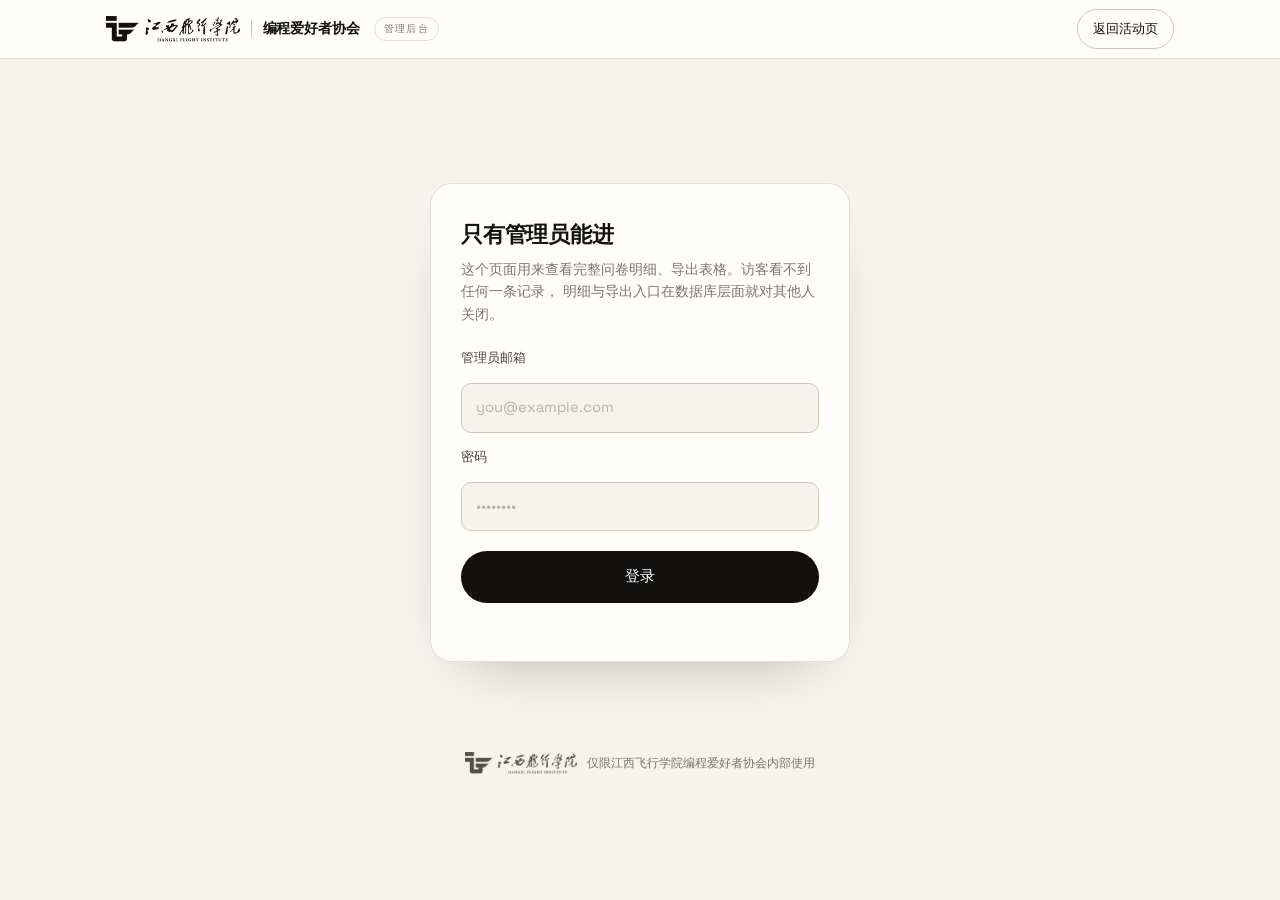
==== commit aefdb6e0: "feat: 问卷改为实名 + 六道问题 - 昵称改为姓名（必填真名），年级专业示例改为「244软件」 - 新增 C–F 四题：AI 冲击岗位顾虑 / 想做什么站 / 工具短板 / 想听的沙龙 - 每题" ====
--- a/admin.html
+++ b/admin.html
@@ -59,17 +59,21 @@
   <section class="wrap" id="panelView" hidden>
     <div class="stats">
       <div class="stat"><b id="stTotal">—</b><span>总份数</span></div>
-      <div class="stat"><b id="stExpect">—</b><span>填了期待</span></div>
-      <div class="stat"><b id="stAi">—</b><span>填了 AI 故事</span></div>
       <div class="stat"><b id="stToday">—</b><span>今天新增</span></div>
+      <div class="stat"><b id="stFull">—</b><span>六题全写</span></div>
+      <div class="stat"><b id="stAvg">—</b><span>平均答几题</span></div>
     </div>
 
     <div class="toolbar">
-      <input class="input" id="q" type="search" placeholder="搜昵称、年级、内容" aria-label="搜索" />
+      <input class="input" id="q" type="search" placeholder="搜姓名、年级、回答内容" aria-label="搜索" />
       <select class="input" id="kind" aria-label="筛选类型">
-        <option value="all">全部</option>
-        <option value="expect">只看期待</option>
-        <option value="ai">只看 AI 故事</option>
+        <option value="all">全部回答</option>
+        <option value="want">只看 A · 最想了解什么</option>
+        <option value="ai_story">只看 B · 用 AI 做过什么</option>
+        <option value="worry">只看 C · 担心 AI 冲击岗位</option>
+        <option value="site_idea">只看 D · 想做什么站</option>
+        <option value="tool_gap">只看 E · 工具与短板</option>
+        <option value="salon_wish">只看 F · 想听哪些沙龙</option>
       </select>
       <button class="btn btn--ghost btn--sm" id="reloadBtn">刷新</button>
       <div class="toolbar__right">
@@ -83,11 +87,10 @@
         <thead>
           <tr>
             <th style="width:118px">时间</th>
-            <th style="width:130px">昵称</th>
-            <th style="width:132px">年级专业</th>
-            <th>对活动的期待</th>
-            <th>AI 故事</th>
-            <th style="width:104px">操作</th>
+            <th style="width:110px">姓名</th>
+            <th style="width:112px">年级专业</th>
+            <th>回答</th>
+            <th style="width:88px">操作</th>
           </tr>
         </thead>
         <tbody id="rows"></tbody>
@@ -96,8 +99,8 @@
     </div>
 
     <p class="admin-note">
-      导出为 CSV（带 BOM，Excel 双击直接打开，不会乱码）。导出的内容只保存在你自己的电脑上，
-      不要转发到群里。<br />
+      导出为 CSV（带 BOM，Excel 双击直接打开，不会乱码），一列一题，按题目顺序排列。
+      导出的内容只保存在你自己的电脑上，不要转发到群里。<br />
       删除是不可恢复的，删之前会二次确认。
     </p>
   </section>
--- a/assets/css/admin.css
+++ b/assets/css/admin.css
@@ -288,17 +288,36 @@
   background: #fbeee3;
 }
 
-.tag-mini {
-  display: inline-block;
+/* 一条回答：左边字母标签，右边正文 */
+.ans {
+  display: grid;
+  grid-template-columns: 20px minmax(0, 1fr);
+  gap: 8px;
+  padding: 2px 0 6px;
+  max-width: 66ch;
+}
+.ans + .ans {
+  margin-top: 2px;
+  padding-top: 7px;
+  border-top: 1px dashed var(--line);
+}
+.ans__k {
   font-family: var(--font-mono);
-  font-size: 0.56rem;
-  letter-spacing: 0.1em;
-  text-transform: uppercase;
-  border: 1px solid var(--line);
+  font-size: 0.62rem;
+  line-height: 1.5;
+  text-align: center;
+  color: var(--accent, #4a5cff);
+  background: rgba(74, 92, 255, 0.09);
   border-radius: 4px;
-  padding: 1px 5px;
-  color: var(--muted);
-  margin-bottom: 4px;
+  padding: 1px 0;
+  height: 18px;
+  margin-top: 2px;
+}
+.ans__t {
+  white-space: pre-wrap;
+  overflow-wrap: anywhere;
+  font-size: 0.86rem;
+  color: var(--ink-2);
 }
 
 .is-hidden-row td {
